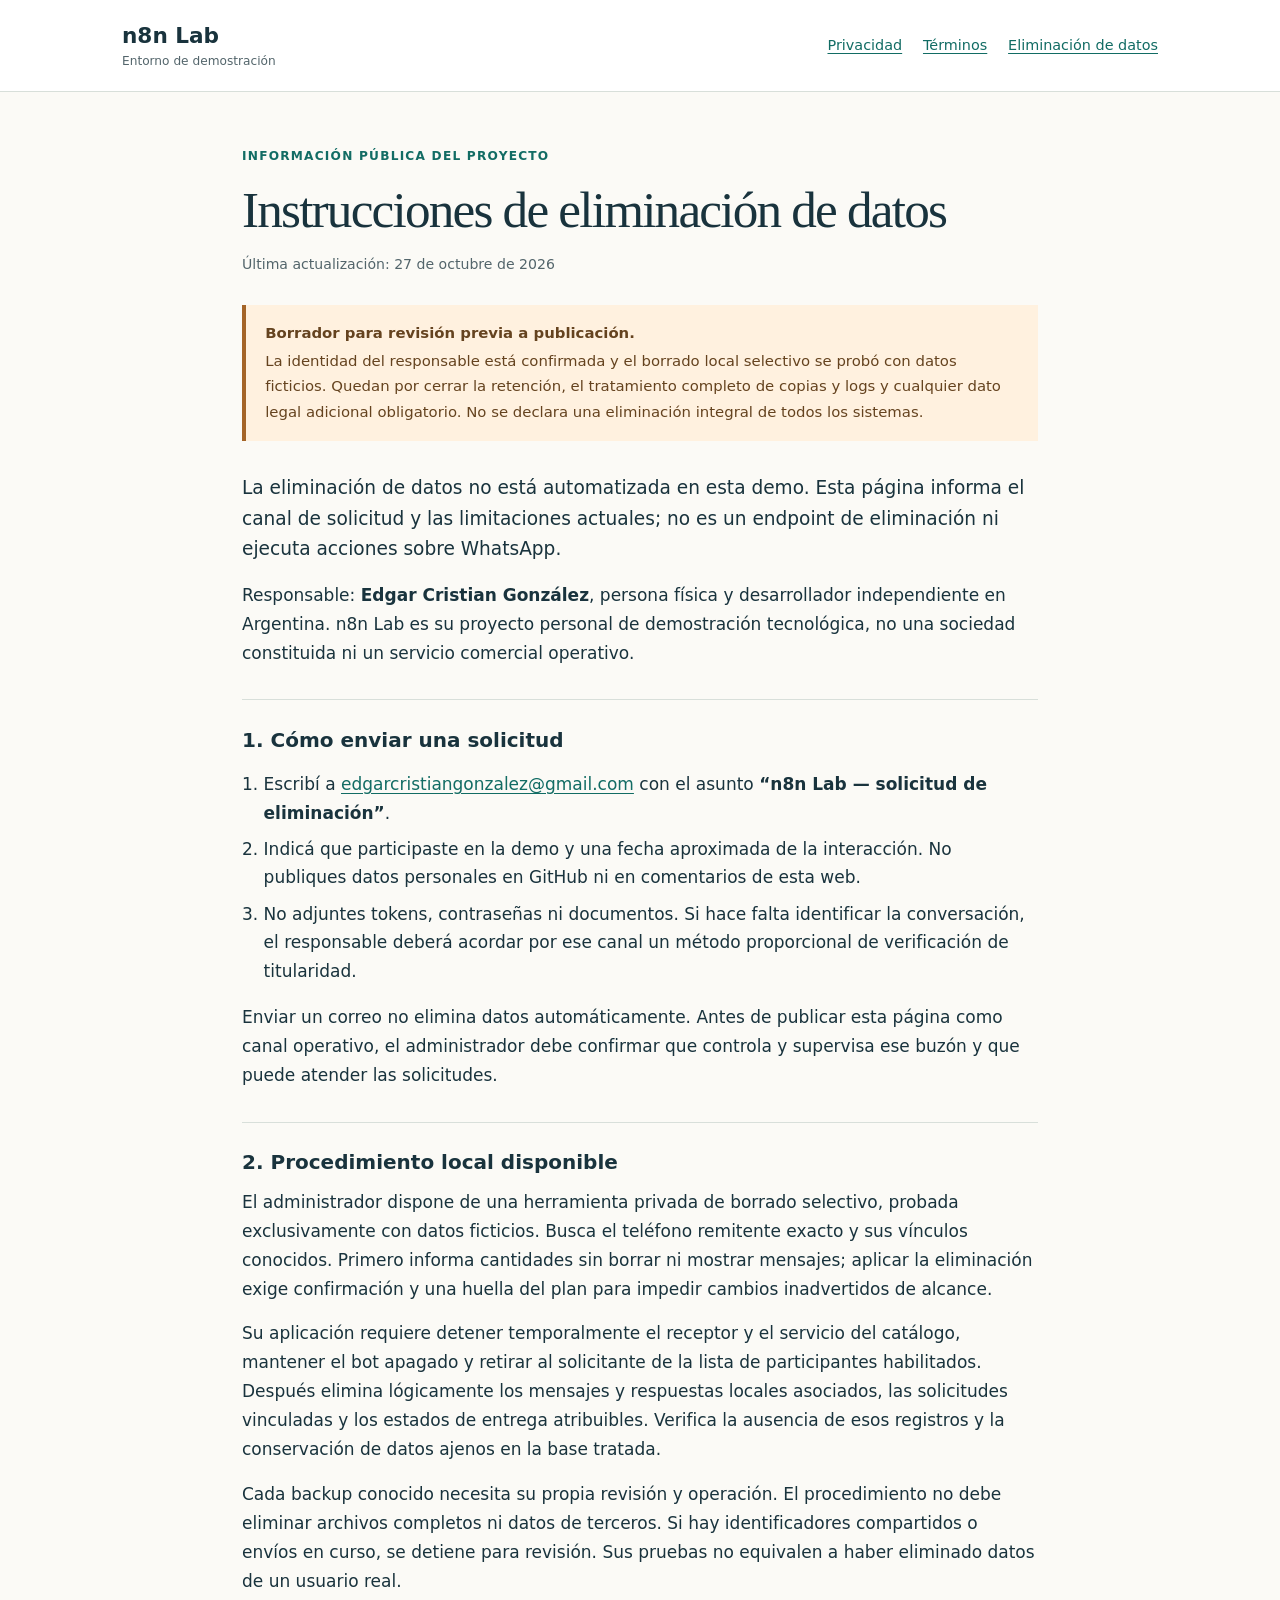
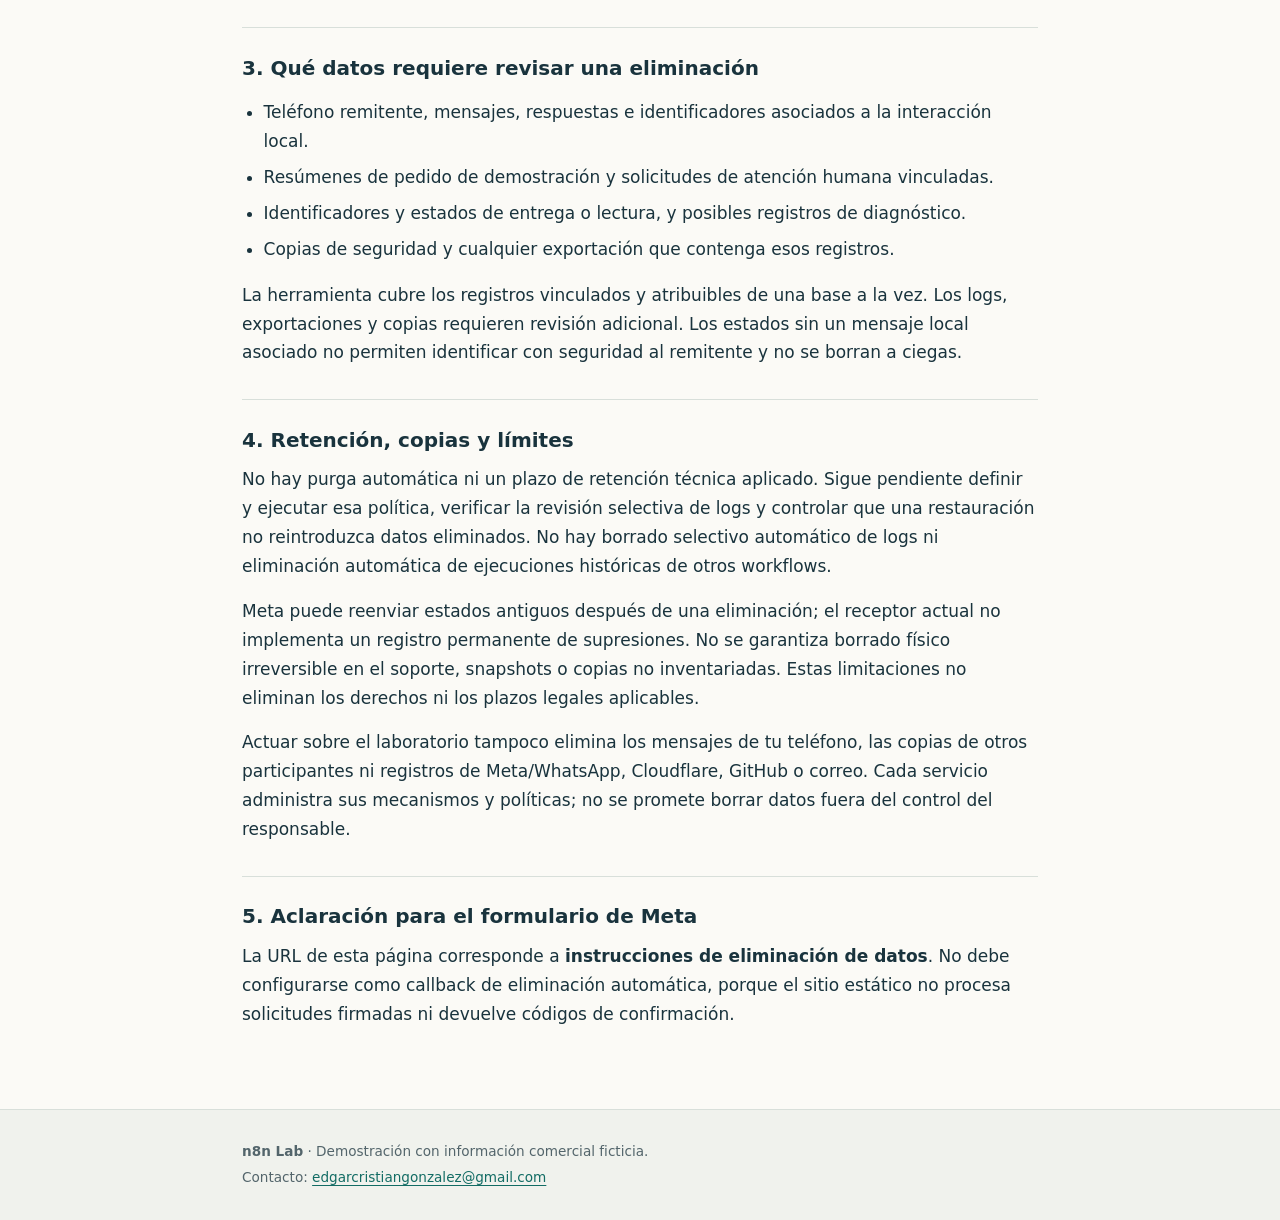
==== eliminacion.html @ 9a206daf "Prepare n8n Lab public legal pages" ====
<!doctype html>
<html lang="es">
<head>
  <meta charset="utf-8">
  <meta name="viewport" content="width=device-width, initial-scale=1">
  <meta name="description" content="Canal de solicitud de eliminación y estado real del procedimiento en n8n Lab.">
  <meta name="referrer" content="no-referrer">
  <title>Instrucciones de eliminación de datos · n8n Lab</title>
  <link rel="stylesheet" href="styles.css">
</head>
<body>
  <a class="skip" href="#contenido">Ir al contenido</a>
  <header class="site-header"><div class="header-inner"><a class="brand" href="index.html">n8n Lab<span>Entorno de demostración</span></a><nav aria-label="Navegación principal"><a href="privacidad.html">Privacidad</a><a href="terminos.html">Términos</a><a href="eliminacion.html">Eliminación de datos</a></nav></div></header>
  <main id="contenido" class="document">
    <p class="eyebrow">Información pública del proyecto</p>
    <h1>Instrucciones de eliminación de datos</h1>
    <p class="updated">Última actualización: <time datetime="2026-10-27">27 de octubre de 2026</time></p>
    <aside class="notice" aria-label="Estado de esta documentación"><strong>Borrador para revisión previa a publicación.</strong> La identidad del responsable está confirmada y el borrado local selectivo se probó con datos ficticios. Quedan por cerrar la retención, el tratamiento completo de copias y logs y cualquier dato legal adicional obligatorio. No se declara una eliminación integral de todos los sistemas.</aside>

    <p class="lead">La eliminación de datos no está automatizada en esta demo. Esta página informa el canal de solicitud y las limitaciones actuales; no es un endpoint de eliminación ni ejecuta acciones sobre WhatsApp.</p>
    <p>Responsable: <strong>Edgar Cristian González</strong>, persona física y desarrollador independiente en Argentina. n8n Lab es su proyecto personal de demostración tecnológica, no una sociedad constituida ni un servicio comercial operativo.</p>
    <section><h2>1. Cómo enviar una solicitud</h2><ol>
      <li>Escribí a <a href="mailto:edgarcristiangonzalez@gmail.com">edgarcristiangonzalez@gmail.com</a> con el asunto <strong>“n8n Lab — solicitud de eliminación”</strong>.</li>
      <li>Indicá que participaste en la demo y una fecha aproximada de la interacción. No publiques datos personales en GitHub ni en comentarios de esta web.</li>
      <li>No adjuntes tokens, contraseñas ni documentos. Si hace falta identificar la conversación, el responsable deberá acordar por ese canal un método proporcional de verificación de titularidad.</li>
    </ol><p>Enviar un correo no elimina datos automáticamente. Antes de publicar esta página como canal operativo, el administrador debe confirmar que controla y supervisa ese buzón y que puede atender las solicitudes.</p></section>
    <section><h2>2. Procedimiento local disponible</h2><p>El administrador dispone de una herramienta privada de borrado selectivo, probada exclusivamente con datos ficticios. Busca el teléfono remitente exacto y sus vínculos conocidos. Primero informa cantidades sin borrar ni mostrar mensajes; aplicar la eliminación exige confirmación y una huella del plan para impedir cambios inadvertidos de alcance.</p><p>Su aplicación requiere detener temporalmente el receptor y el servicio del catálogo, mantener el bot apagado y retirar al solicitante de la lista de participantes habilitados. Después elimina lógicamente los mensajes y respuestas locales asociados, las solicitudes vinculadas y los estados de entrega atribuibles. Verifica la ausencia de esos registros y la conservación de datos ajenos en la base tratada.</p><p>Cada backup conocido necesita su propia revisión y operación. El procedimiento no debe eliminar archivos completos ni datos de terceros. Si hay identificadores compartidos o envíos en curso, se detiene para revisión. Sus pruebas no equivalen a haber eliminado datos de un usuario real.</p></section>
    <section><h2>3. Qué datos requiere revisar una eliminación</h2><ul>
      <li>Teléfono remitente, mensajes, respuestas e identificadores asociados a la interacción local.</li>
      <li>Resúmenes de pedido de demostración y solicitudes de atención humana vinculadas.</li>
      <li>Identificadores y estados de entrega o lectura, y posibles registros de diagnóstico.</li>
      <li>Copias de seguridad y cualquier exportación que contenga esos registros.</li>
    </ul><p>La herramienta cubre los registros vinculados y atribuibles de una base a la vez. Los logs, exportaciones y copias requieren revisión adicional. Los estados sin un mensaje local asociado no permiten identificar con seguridad al remitente y no se borran a ciegas.</p></section>
    <section><h2>4. Retención, copias y límites</h2><p>No hay purga automática ni un plazo de retención técnica aplicado. Sigue pendiente definir y ejecutar esa política, verificar la revisión selectiva de logs y controlar que una restauración no reintroduzca datos eliminados. No hay borrado selectivo automático de logs ni eliminación automática de ejecuciones históricas de otros workflows.</p><p>Meta puede reenviar estados antiguos después de una eliminación; el receptor actual no implementa un registro permanente de supresiones. No se garantiza borrado físico irreversible en el soporte, snapshots o copias no inventariadas. Estas limitaciones no eliminan los derechos ni los plazos legales aplicables.</p><p>Actuar sobre el laboratorio tampoco elimina los mensajes de tu teléfono, las copias de otros participantes ni registros de Meta/WhatsApp, Cloudflare, GitHub o correo. Cada servicio administra sus mecanismos y políticas; no se promete borrar datos fuera del control del responsable.</p></section>
    <section><h2>5. Aclaración para el formulario de Meta</h2><p>La URL de esta página corresponde a <strong>instrucciones de eliminación de datos</strong>. No debe configurarse como callback de eliminación automática, porque el sitio estático no procesa solicitudes firmadas ni devuelve códigos de confirmación.</p></section>
  </main>
  <footer><div class="footer-inner"><p><strong>n8n Lab</strong> · Demostración con información comercial ficticia.</p><p>Contacto: <a href="mailto:edgarcristiangonzalez@gmail.com">edgarcristiangonzalez@gmail.com</a></p></div></footer>
</body>
</html>
---- styles.css ----
:root{color-scheme:light;--ink:#19333d;--muted:#53656b;--accent:#126c64;--paper:#fbfaf6;--line:#d8dfda}
*{box-sizing:border-box}
html{scroll-padding-top:1rem}
body{margin:0;background:var(--paper);color:var(--ink);font:17px/1.7 system-ui,-apple-system,BlinkMacSystemFont,"Segoe UI",sans-serif}
a{color:var(--accent);text-underline-offset:.2em;overflow-wrap:anywhere}
a:hover{text-decoration-thickness:2px}
a:focus-visible{outline:3px solid #ad6323;outline-offset:4px;border-radius:2px}
.skip{position:absolute;left:1rem;top:-8rem;padding:.6rem 1rem;background:white;z-index:2}
.skip:focus{top:1rem}
.site-header{background:#fff;border-bottom:1px solid var(--line)}
.header-inner{max-width:1100px;margin:auto;padding:1.35rem 2rem;display:flex;align-items:center;justify-content:space-between;gap:1.5rem;flex-wrap:wrap}
.brand{color:var(--ink);font-size:1.35rem;font-weight:750;line-height:1.3;text-decoration:none}
.brand span{display:block;font-size:.76rem;font-weight:450;color:var(--muted);margin-top:.25rem}
nav{display:flex;gap:1.3rem;flex-wrap:wrap;font-size:.9rem}
.document{max-width:860px;margin:0 auto;padding:3.4rem 2rem 4rem}
.eyebrow{font-size:.76rem;letter-spacing:.1em;text-transform:uppercase;font-weight:650;color:var(--accent);margin:0 0 .7rem}
h1,h2{line-height:1.25;text-wrap:balance}
h1{font-family:Georgia,"Times New Roman",serif;font-weight:500;font-size:clamp(2.2rem,6vw,3.2rem);letter-spacing:-.035em;margin:0 0 .7rem}
h2{font-size:1.25rem;margin:0 0 .8rem}
p{margin:.65rem 0 1rem}
.updated,.muted{color:var(--muted);font-size:.88rem}
.notice{margin:1.7rem 0 2rem;padding:1rem 1.2rem;border-left:4px solid #a46427;background:#fff1df;color:#65431f;font-size:.93rem}
.notice strong{display:block;margin-bottom:.2rem}
.lead{font-size:1.16rem;line-height:1.65}
section{border-top:1px solid var(--line);padding-top:1.7rem;margin-top:2rem}
ul,ol{padding-left:1.35rem}
li{margin:.45rem 0}
.cards{display:grid;gap:1rem;margin:2rem 0}
.card{display:block;padding:1.35rem 1.5rem;background:white;border:1px solid var(--line);border-radius:.4rem;text-decoration:none;color:var(--ink)}
.card:hover{border-color:var(--accent)}
.card p{color:var(--muted);margin:.5rem 0}
.card span{font-size:.9rem;color:var(--accent);font-weight:600}
footer{border-top:1px solid var(--line);background:#f0f2ed}
.footer-inner{max-width:860px;margin:auto;padding:1.7rem 2rem;color:var(--muted);font-size:.85rem}
.footer-inner p{margin:.2rem 0}
@media(max-width:540px){.header-inner{padding:1.1rem 1.2rem;gap:1rem}nav{gap:.5rem 1rem}.document{padding:2rem 1.2rem 3rem}.footer-inner{padding:1.5rem 1.2rem}.notice{padding:.9rem 1rem}}
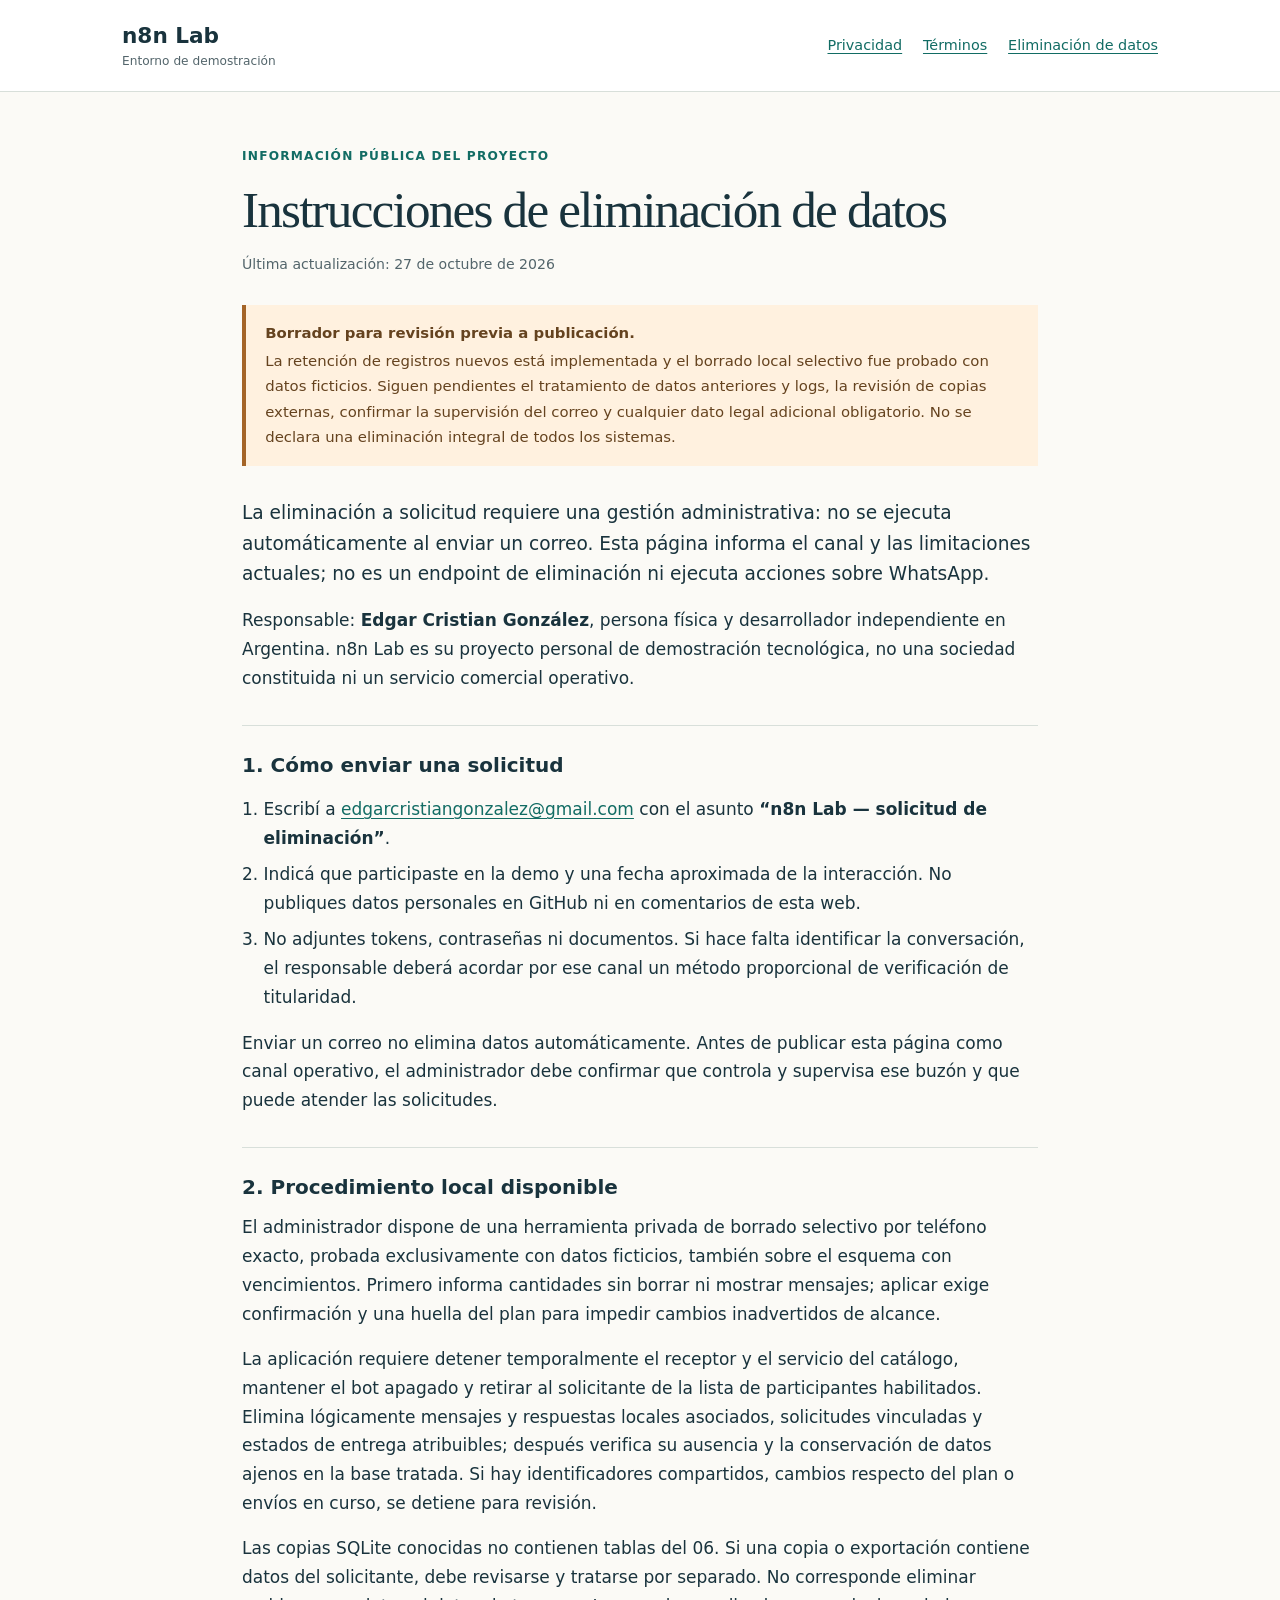
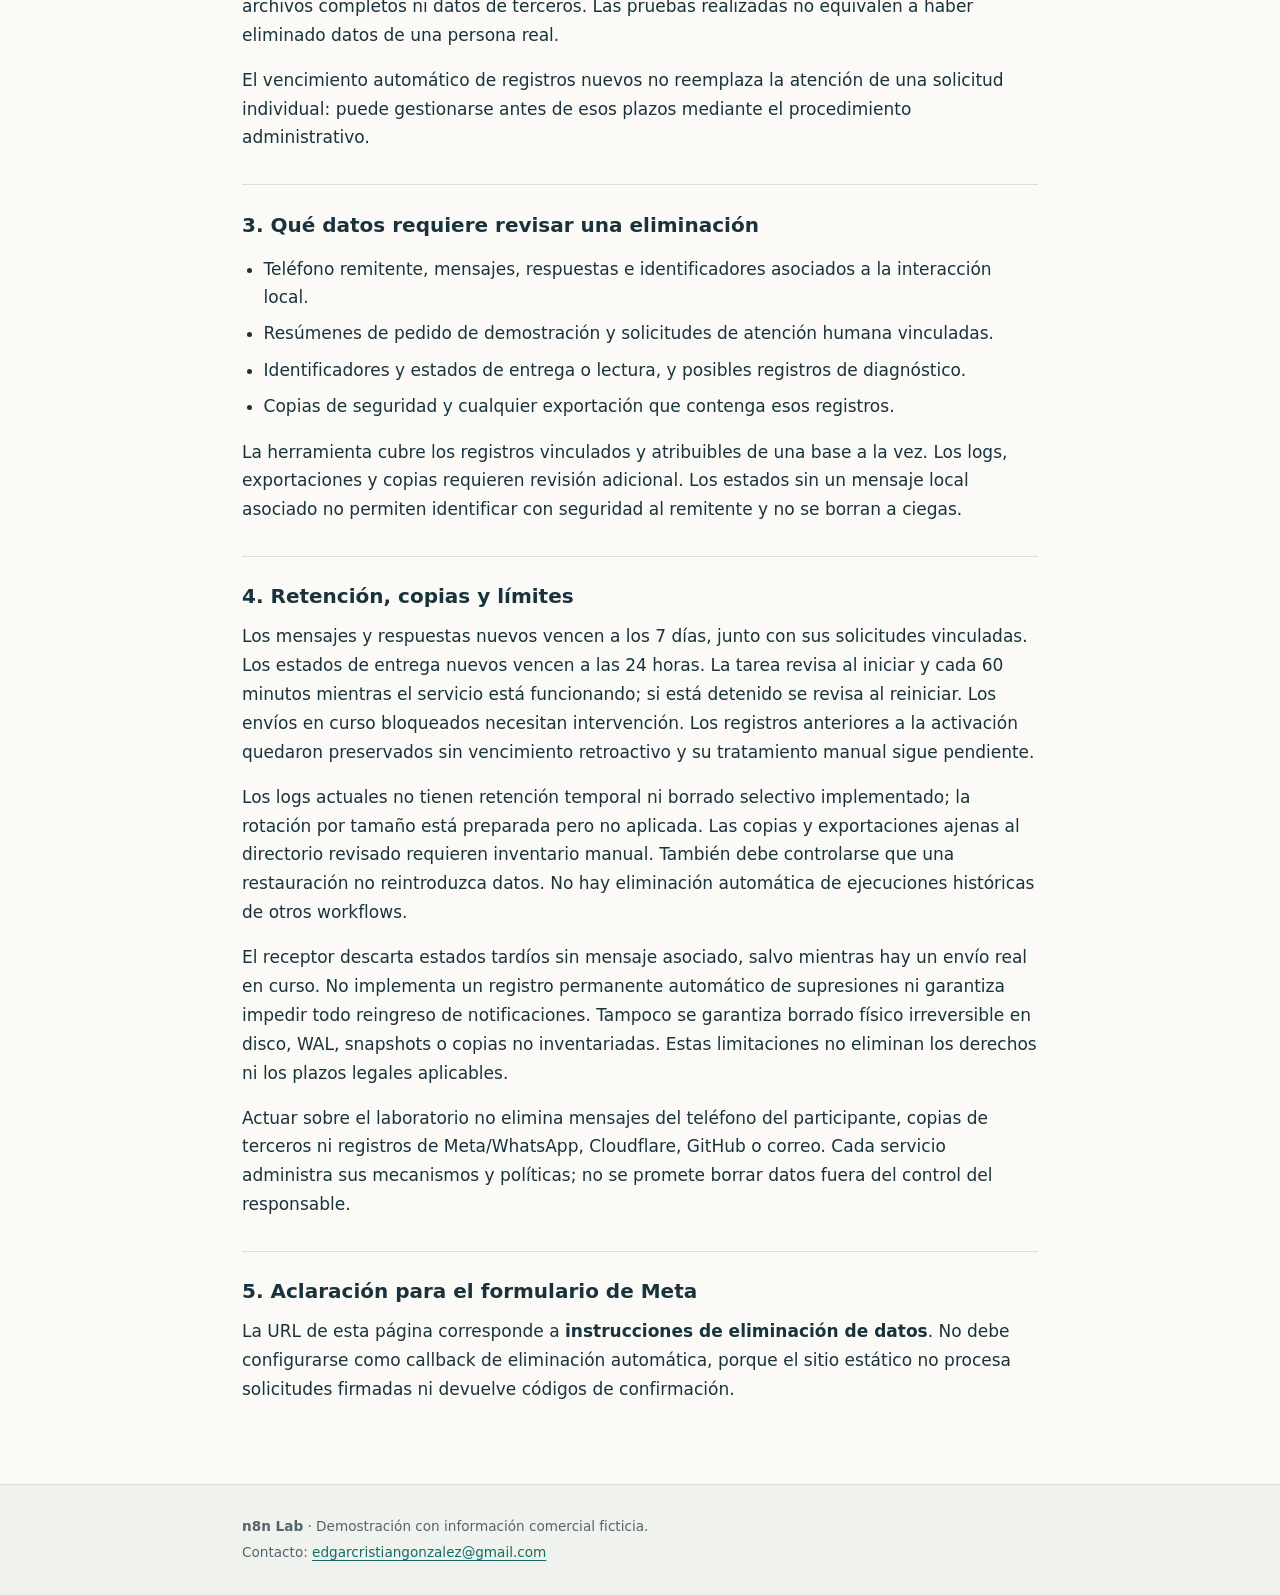
==== commit 7050390c: "Document active retention and data deletion limits" ====
--- a/eliminacion.html
+++ b/eliminacion.html
@@ -15,23 +15,23 @@
     <p class="eyebrow">Información pública del proyecto</p>
     <h1>Instrucciones de eliminación de datos</h1>
     <p class="updated">Última actualización: <time datetime="2026-10-27">27 de octubre de 2026</time></p>
-    <aside class="notice" aria-label="Estado de esta documentación"><strong>Borrador para revisión previa a publicación.</strong> La identidad del responsable está confirmada y el borrado local selectivo se probó con datos ficticios. Quedan por cerrar la retención, el tratamiento completo de copias y logs y cualquier dato legal adicional obligatorio. No se declara una eliminación integral de todos los sistemas.</aside>
+    <aside class="notice" aria-label="Estado de esta documentación"><strong>Borrador para revisión previa a publicación.</strong> La retención de registros nuevos está implementada y el borrado local selectivo fue probado con datos ficticios. Siguen pendientes el tratamiento de datos anteriores y logs, la revisión de copias externas, confirmar la supervisión del correo y cualquier dato legal adicional obligatorio. No se declara una eliminación integral de todos los sistemas.</aside>
 
-    <p class="lead">La eliminación de datos no está automatizada en esta demo. Esta página informa el canal de solicitud y las limitaciones actuales; no es un endpoint de eliminación ni ejecuta acciones sobre WhatsApp.</p>
+    <p class="lead">La eliminación a solicitud requiere una gestión administrativa: no se ejecuta automáticamente al enviar un correo. Esta página informa el canal y las limitaciones actuales; no es un endpoint de eliminación ni ejecuta acciones sobre WhatsApp.</p>
     <p>Responsable: <strong>Edgar Cristian González</strong>, persona física y desarrollador independiente en Argentina. n8n Lab es su proyecto personal de demostración tecnológica, no una sociedad constituida ni un servicio comercial operativo.</p>
     <section><h2>1. Cómo enviar una solicitud</h2><ol>
       <li>Escribí a <a href="mailto:edgarcristiangonzalez@gmail.com">edgarcristiangonzalez@gmail.com</a> con el asunto <strong>“n8n Lab — solicitud de eliminación”</strong>.</li>
       <li>Indicá que participaste en la demo y una fecha aproximada de la interacción. No publiques datos personales en GitHub ni en comentarios de esta web.</li>
       <li>No adjuntes tokens, contraseñas ni documentos. Si hace falta identificar la conversación, el responsable deberá acordar por ese canal un método proporcional de verificación de titularidad.</li>
     </ol><p>Enviar un correo no elimina datos automáticamente. Antes de publicar esta página como canal operativo, el administrador debe confirmar que controla y supervisa ese buzón y que puede atender las solicitudes.</p></section>
-    <section><h2>2. Procedimiento local disponible</h2><p>El administrador dispone de una herramienta privada de borrado selectivo, probada exclusivamente con datos ficticios. Busca el teléfono remitente exacto y sus vínculos conocidos. Primero informa cantidades sin borrar ni mostrar mensajes; aplicar la eliminación exige confirmación y una huella del plan para impedir cambios inadvertidos de alcance.</p><p>Su aplicación requiere detener temporalmente el receptor y el servicio del catálogo, mantener el bot apagado y retirar al solicitante de la lista de participantes habilitados. Después elimina lógicamente los mensajes y respuestas locales asociados, las solicitudes vinculadas y los estados de entrega atribuibles. Verifica la ausencia de esos registros y la conservación de datos ajenos en la base tratada.</p><p>Cada backup conocido necesita su propia revisión y operación. El procedimiento no debe eliminar archivos completos ni datos de terceros. Si hay identificadores compartidos o envíos en curso, se detiene para revisión. Sus pruebas no equivalen a haber eliminado datos de un usuario real.</p></section>
+    <section><h2>2. Procedimiento local disponible</h2><p>El administrador dispone de una herramienta privada de borrado selectivo por teléfono exacto, probada exclusivamente con datos ficticios, también sobre el esquema con vencimientos. Primero informa cantidades sin borrar ni mostrar mensajes; aplicar exige confirmación y una huella del plan para impedir cambios inadvertidos de alcance.</p><p>La aplicación requiere detener temporalmente el receptor y el servicio del catálogo, mantener el bot apagado y retirar al solicitante de la lista de participantes habilitados. Elimina lógicamente mensajes y respuestas locales asociados, solicitudes vinculadas y estados de entrega atribuibles; después verifica su ausencia y la conservación de datos ajenos en la base tratada. Si hay identificadores compartidos, cambios respecto del plan o envíos en curso, se detiene para revisión.</p><p>Las copias SQLite conocidas no contienen tablas del 06. Si una copia o exportación contiene datos del solicitante, debe revisarse y tratarse por separado. No corresponde eliminar archivos completos ni datos de terceros. Las pruebas realizadas no equivalen a haber eliminado datos de una persona real.</p><p>El vencimiento automático de registros nuevos no reemplaza la atención de una solicitud individual: puede gestionarse antes de esos plazos mediante el procedimiento administrativo.</p></section>
     <section><h2>3. Qué datos requiere revisar una eliminación</h2><ul>
       <li>Teléfono remitente, mensajes, respuestas e identificadores asociados a la interacción local.</li>
       <li>Resúmenes de pedido de demostración y solicitudes de atención humana vinculadas.</li>
       <li>Identificadores y estados de entrega o lectura, y posibles registros de diagnóstico.</li>
       <li>Copias de seguridad y cualquier exportación que contenga esos registros.</li>
     </ul><p>La herramienta cubre los registros vinculados y atribuibles de una base a la vez. Los logs, exportaciones y copias requieren revisión adicional. Los estados sin un mensaje local asociado no permiten identificar con seguridad al remitente y no se borran a ciegas.</p></section>
-    <section><h2>4. Retención, copias y límites</h2><p>No hay purga automática ni un plazo de retención técnica aplicado. Sigue pendiente definir y ejecutar esa política, verificar la revisión selectiva de logs y controlar que una restauración no reintroduzca datos eliminados. No hay borrado selectivo automático de logs ni eliminación automática de ejecuciones históricas de otros workflows.</p><p>Meta puede reenviar estados antiguos después de una eliminación; el receptor actual no implementa un registro permanente de supresiones. No se garantiza borrado físico irreversible en el soporte, snapshots o copias no inventariadas. Estas limitaciones no eliminan los derechos ni los plazos legales aplicables.</p><p>Actuar sobre el laboratorio tampoco elimina los mensajes de tu teléfono, las copias de otros participantes ni registros de Meta/WhatsApp, Cloudflare, GitHub o correo. Cada servicio administra sus mecanismos y políticas; no se promete borrar datos fuera del control del responsable.</p></section>
+    <section><h2>4. Retención, copias y límites</h2><p>Los mensajes y respuestas nuevos vencen a los 7 días, junto con sus solicitudes vinculadas. Los estados de entrega nuevos vencen a las 24 horas. La tarea revisa al iniciar y cada 60 minutos mientras el servicio está funcionando; si está detenido se revisa al reiniciar. Los envíos en curso bloqueados necesitan intervención. Los registros anteriores a la activación quedaron preservados sin vencimiento retroactivo y su tratamiento manual sigue pendiente.</p><p>Los logs actuales no tienen retención temporal ni borrado selectivo implementado; la rotación por tamaño está preparada pero no aplicada. Las copias y exportaciones ajenas al directorio revisado requieren inventario manual. También debe controlarse que una restauración no reintroduzca datos. No hay eliminación automática de ejecuciones históricas de otros workflows.</p><p>El receptor descarta estados tardíos sin mensaje asociado, salvo mientras hay un envío real en curso. No implementa un registro permanente automático de supresiones ni garantiza impedir todo reingreso de notificaciones. Tampoco se garantiza borrado físico irreversible en disco, WAL, snapshots o copias no inventariadas. Estas limitaciones no eliminan los derechos ni los plazos legales aplicables.</p><p>Actuar sobre el laboratorio no elimina mensajes del teléfono del participante, copias de terceros ni registros de Meta/WhatsApp, Cloudflare, GitHub o correo. Cada servicio administra sus mecanismos y políticas; no se promete borrar datos fuera del control del responsable.</p></section>
     <section><h2>5. Aclaración para el formulario de Meta</h2><p>La URL de esta página corresponde a <strong>instrucciones de eliminación de datos</strong>. No debe configurarse como callback de eliminación automática, porque el sitio estático no procesa solicitudes firmadas ni devuelve códigos de confirmación.</p></section>
   </main>
   <footer><div class="footer-inner"><p><strong>n8n Lab</strong> · Demostración con información comercial ficticia.</p><p>Contacto: <a href="mailto:edgarcristiangonzalez@gmail.com">edgarcristiangonzalez@gmail.com</a></p></div></footer>
